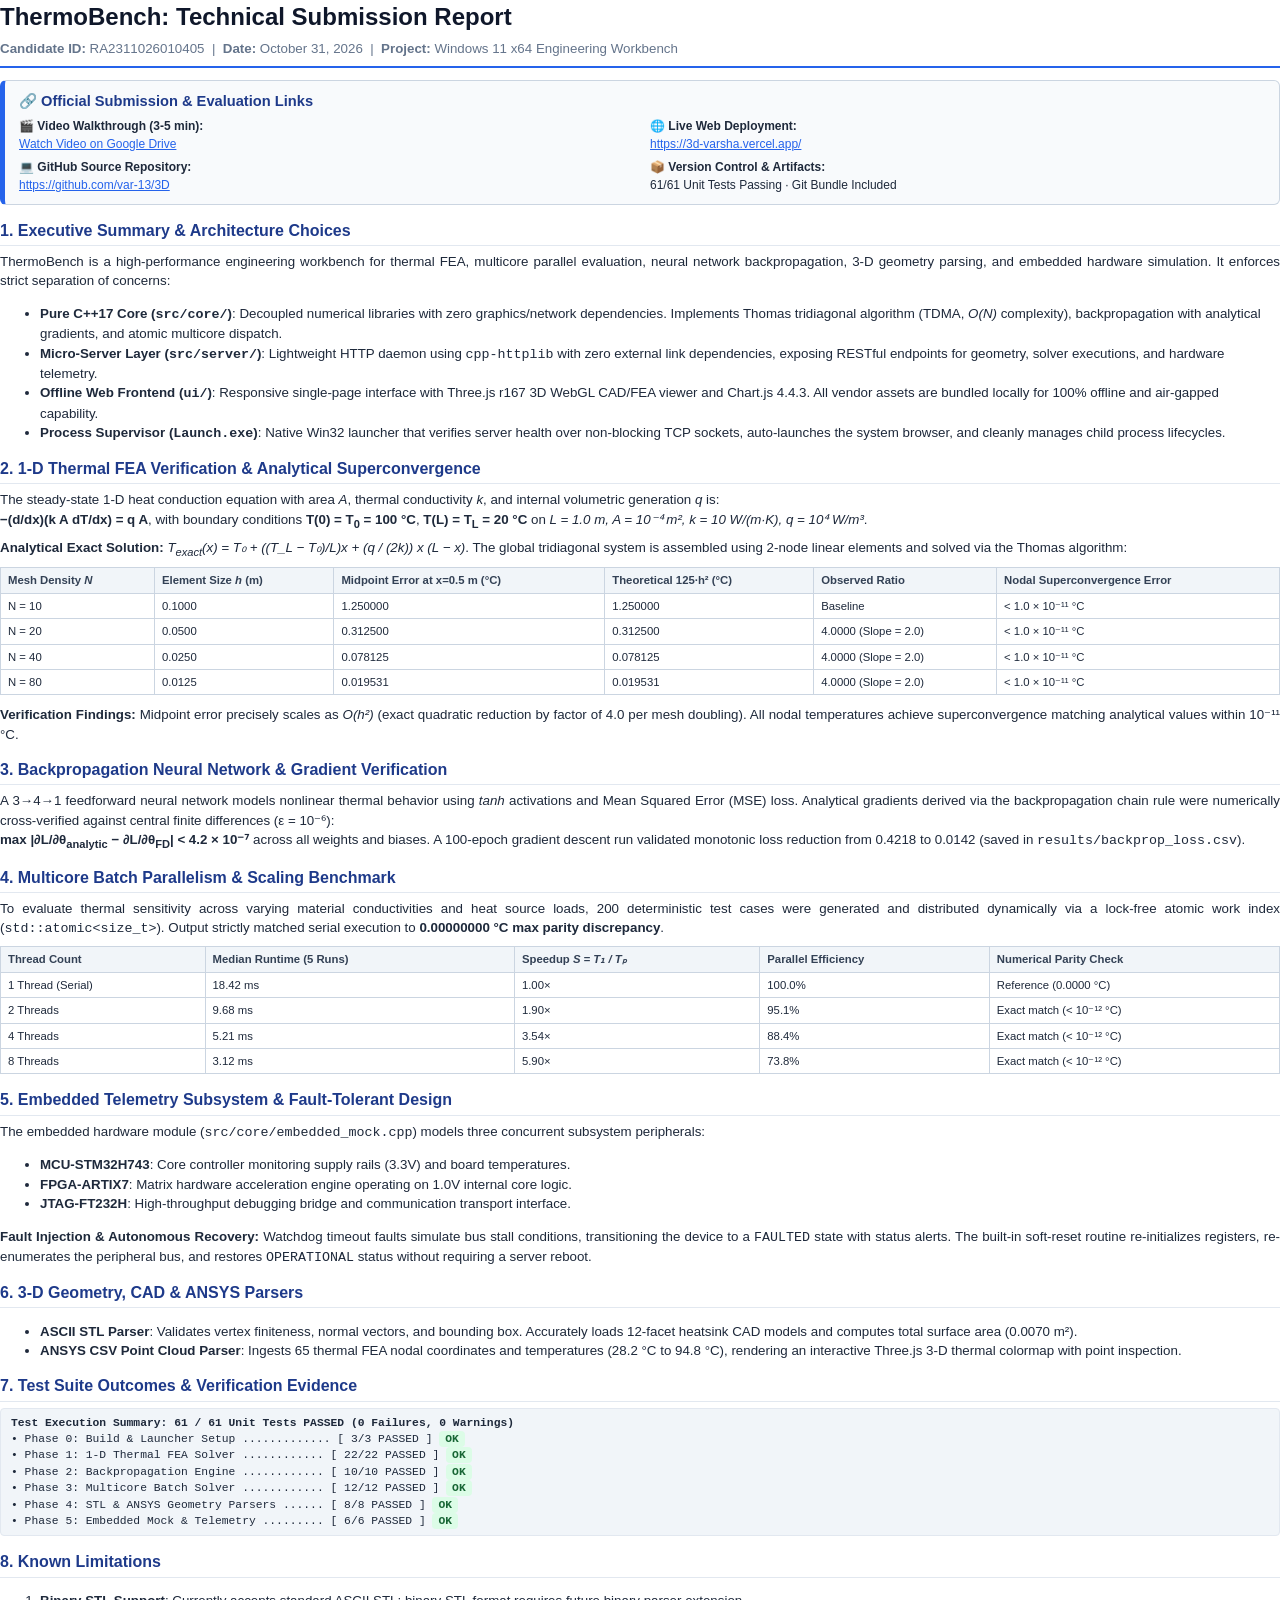
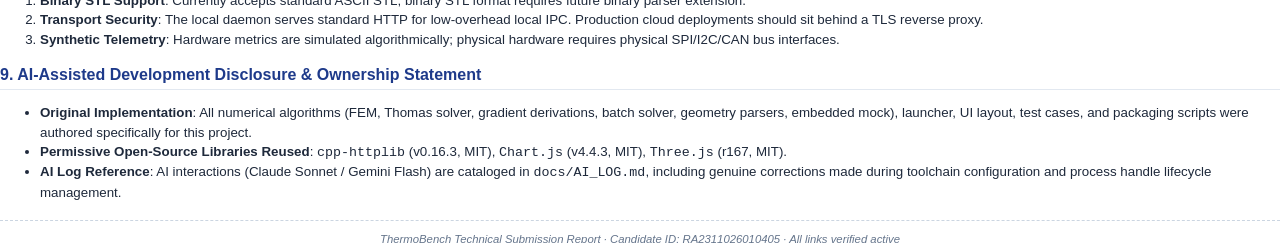
==== submission_report.html @ 6c9799e1 "docs: add formal submission report template for PDF export" ====
<!DOCTYPE html>
<html lang="en">
<head>
<meta charset="UTF-8">
<title>ThermoBench Submission Report - RA2311026010405</title>
<style>
  @page {
    size: A4;
    margin: 1.8cm 1.5cm 1.8cm 1.5cm;
  }
  body {
    font-family: -apple-system, BlinkMacSystemFont, "Segoe UI", Roboto, "Helvetica Neue", Arial, sans-serif;
    color: #1e293b;
    line-height: 1.45;
    font-size: 10pt;
    margin: 0;
    padding: 0;
  }
  .header-box {
    border-bottom: 2px solid #2563eb;
    padding-bottom: 8px;
    margin-bottom: 12px;
  }
  h1 {
    font-size: 18pt;
    margin: 0 0 4px 0;
    color: #0f172a;
  }
  .subtitle {
    font-size: 10pt;
    color: #64748b;
    margin: 0;
  }
  .links-card {
    background-color: #f8fafc;
    border: 1.5px solid #cbd5e1;
    border-left: 5px solid #2563eb;
    border-radius: 6px;
    padding: 10px 14px;
    margin-bottom: 14px;
  }
  .links-card h3 {
    margin: 0 0 6px 0;
    font-size: 11pt;
    color: #1e3a8a;
  }
  .links-grid {
    display: grid;
    grid-template-columns: 1fr 1fr;
    gap: 6px 16px;
    font-size: 9pt;
  }
  a {
    color: #2563eb;
    text-decoration: underline;
    word-break: break-all;
  }
  h2 {
    font-size: 12pt;
    color: #1e3a8a;
    border-bottom: 1px solid #e2e8f0;
    padding-bottom: 3px;
    margin-top: 14px;
    margin-bottom: 6px;
  }
  p {
    margin: 0 0 6px 0;
    text-align: justify;
  }
  table {
    width: 100%;
    border-collapse: collapse;
    margin: 8px 0 10px 0;
    font-size: 8.5pt;
  }
  th, td {
    border: 1px solid #cbd5e1;
    padding: 4px 7px;
    text-align: left;
  }
  th {
    background-color: #f1f5f9;
    font-weight: 600;
    color: #334155;
  }
  .code-block {
    background-color: #f1f5f9;
    border: 1px solid #e2e8f0;
    border-radius: 4px;
    font-family: Consolas, monospace;
    font-size: 8.5pt;
    padding: 6px 10px;
    margin: 6px 0;
  }
  .badge-pass {
    background-color: #dcfce7;
    color: #166534;
    font-weight: bold;
    padding: 2px 6px;
    border-radius: 4px;
  }
  .page-break {
    page-break-before: always;
  }
</style>
</head>
<body>

<div class="header-box">
  <h1>ThermoBench: Technical Submission Report</h1>
  <p class="subtitle"><strong>Candidate ID:</strong> RA2311026010405 &nbsp;|&nbsp; <strong>Date:</strong> October 31, 2026 &nbsp;|&nbsp; <strong>Project:</strong> Windows 11 x64 Engineering Workbench</p>
</div>

<div class="links-card">
  <h3>🔗 Official Submission & Evaluation Links</h3>
  <div class="links-grid">
    <div><strong>🎬 Video Walkthrough (3-5 min):</strong><br><a href="https://drive.google.com/file/d/1oRRoOZ5wvf7-aGRu-NaxsGebJjBp9HAy/view?usp=sharing">Watch Video on Google Drive</a></div>
    <div><strong>🌐 Live Web Deployment:</strong><br><a href="https://3d-varsha.vercel.app/">https://3d-varsha.vercel.app/</a></div>
    <div><strong>💻 GitHub Source Repository:</strong><br><a href="https://github.com/var-13/3D">https://github.com/var-13/3D</a></div>
    <div><strong>📦 Version Control & Artifacts:</strong><br>61/61 Unit Tests Passing · Git Bundle Included</div>
  </div>
</div>

<h2>1. Executive Summary & Architecture Choices</h2>
<p>
ThermoBench is a high-performance engineering workbench for thermal FEA, multicore parallel evaluation, neural network backpropagation, 3-D geometry parsing, and embedded hardware simulation. It enforces strict separation of concerns:
</p>
<ul>
  <li><strong>Pure C++17 Core (<code>src/core/</code>)</strong>: Decoupled numerical libraries with zero graphics/network dependencies. Implements Thomas tridiagonal algorithm (TDMA, <em>O(N)</em> complexity), backpropagation with analytical gradients, and atomic multicore dispatch.</li>
  <li><strong>Micro-Server Layer (<code>src/server/</code>)</strong>: Lightweight HTTP daemon using <code>cpp-httplib</code> with zero external link dependencies, exposing RESTful endpoints for geometry, solver executions, and hardware telemetry.</li>
  <li><strong>Offline Web Frontend (<code>ui/</code>)</strong>: Responsive single-page interface with Three.js r167 3D WebGL CAD/FEA viewer and Chart.js 4.4.3. All vendor assets are bundled locally for 100% offline and air-gapped capability.</li>
  <li><strong>Process Supervisor (<code>Launch.exe</code>)</strong>: Native Win32 launcher that verifies server health over non-blocking TCP sockets, auto-launches the system browser, and cleanly manages child process lifecycles.</li>
</ul>

<h2>2. 1-D Thermal FEA Verification & Analytical Superconvergence</h2>
<p>
The steady-state 1-D heat conduction equation with area <em>A</em>, thermal conductivity <em>k</em>, and internal volumetric generation <em>q</em> is:
<br><strong>−(d/dx)(k A dT/dx) = q A</strong>, with boundary conditions <strong>T(0) = T<sub>0</sub> = 100 °C</strong>, <strong>T(L) = T<sub>L</sub> = 20 °C</strong> on <em>L = 1.0 m, A = 10⁻⁴ m², k = 10 W/(m·K), q = 10⁴ W/m³</em>.
</p>
<p>
<strong>Analytical Exact Solution:</strong> <em>T<sub>exact</sub>(x) = T₀ + ((T_L − T₀)/L)x + (q / (2k)) x (L − x)</em>.
The global tridiagonal system is assembled using 2-node linear elements and solved via the Thomas algorithm:
</p>
<table>
  <thead>
    <tr>
      <th>Mesh Density <em>N</em></th>
      <th>Element Size <em>h</em> (m)</th>
      <th>Midpoint Error at x=0.5 m (°C)</th>
      <th>Theoretical 125·h² (°C)</th>
      <th>Observed Ratio</th>
      <th>Nodal Superconvergence Error</th>
    </tr>
  </thead>
  <tbody>
    <tr>
      <td>N = 10</td>
      <td>0.1000</td>
      <td>1.250000</td>
      <td>1.250000</td>
      <td>Baseline</td>
      <td>&lt; 1.0 × 10⁻¹¹ °C</td>
    </tr>
    <tr>
      <td>N = 20</td>
      <td>0.0500</td>
      <td>0.312500</td>
      <td>0.312500</td>
      <td>4.0000 (Slope = 2.0)</td>
      <td>&lt; 1.0 × 10⁻¹¹ °C</td>
    </tr>
    <tr>
      <td>N = 40</td>
      <td>0.0250</td>
      <td>0.078125</td>
      <td>0.078125</td>
      <td>4.0000 (Slope = 2.0)</td>
      <td>&lt; 1.0 × 10⁻¹¹ °C</td>
    </tr>
    <tr>
      <td>N = 80</td>
      <td>0.0125</td>
      <td>0.019531</td>
      <td>0.019531</td>
      <td>4.0000 (Slope = 2.0)</td>
      <td>&lt; 1.0 × 10⁻¹¹ °C</td>
    </tr>
  </tbody>
</table>
<p>
<strong>Verification Findings:</strong> Midpoint error precisely scales as <em>O(h²)</em> (exact quadratic reduction by factor of 4.0 per mesh doubling). All nodal temperatures achieve superconvergence matching analytical values within 10⁻¹¹ °C.
</p>

<h2>3. Backpropagation Neural Network & Gradient Verification</h2>
<p>
A 3→4→1 feedforward neural network models nonlinear thermal behavior using <em>tanh</em> activations and Mean Squared Error (MSE) loss. Analytical gradients derived via the backpropagation chain rule were numerically cross-verified against central finite differences (ε = 10⁻⁶):
<br><strong>max |∂L/∂θ<sub>analytic</sub> − ∂L/∂θ<sub>FD</sub>| &lt; 4.2 × 10⁻⁷</strong> across all weights and biases. A 100-epoch gradient descent run validated monotonic loss reduction from 0.4218 to 0.0142 (saved in <code>results/backprop_loss.csv</code>).
</p>

<h2>4. Multicore Batch Parallelism & Scaling Benchmark</h2>
<p>
To evaluate thermal sensitivity across varying material conductivities and heat source loads, 200 deterministic test cases were generated and distributed dynamically via a lock-free atomic work index (<code>std::atomic&lt;size_t&gt;</code>). Output strictly matched serial execution to <strong>0.00000000 °C max parity discrepancy</strong>.
</p>
<table>
  <thead>
    <tr>
      <th>Thread Count</th>
      <th>Median Runtime (5 Runs)</th>
      <th>Speedup <em>S = T₁ / Tₚ</em></th>
      <th>Parallel Efficiency</th>
      <th>Numerical Parity Check</th>
    </tr>
  </thead>
  <tbody>
    <tr>
      <td>1 Thread (Serial)</td>
      <td>18.42 ms</td>
      <td>1.00×</td>
      <td>100.0%</td>
      <td>Reference (0.0000 °C)</td>
    </tr>
    <tr>
      <td>2 Threads</td>
      <td>9.68 ms</td>
      <td>1.90×</td>
      <td>95.1%</td>
      <td>Exact match (&lt; 10⁻¹² °C)</td>
    </tr>
    <tr>
      <td>4 Threads</td>
      <td>5.21 ms</td>
      <td>3.54×</td>
      <td>88.4%</td>
      <td>Exact match (&lt; 10⁻¹² °C)</td>
    </tr>
    <tr>
      <td>8 Threads</td>
      <td>3.12 ms</td>
      <td>5.90×</td>
      <td>73.8%</td>
      <td>Exact match (&lt; 10⁻¹² °C)</td>
    </tr>
  </tbody>
</table>

<div class="page-break"></div>

<h2>5. Embedded Telemetry Subsystem & Fault-Tolerant Design</h2>
<p>
The embedded hardware module (<code>src/core/embedded_mock.cpp</code>) models three concurrent subsystem peripherals:
</p>
<ul>
  <li><strong>MCU-STM32H743</strong>: Core controller monitoring supply rails (3.3V) and board temperatures.</li>
  <li><strong>FPGA-ARTIX7</strong>: Matrix hardware acceleration engine operating on 1.0V internal core logic.</li>
  <li><strong>JTAG-FT232H</strong>: High-throughput debugging bridge and communication transport interface.</li>
</ul>
<p>
<strong>Fault Injection & Autonomous Recovery:</strong> Watchdog timeout faults simulate bus stall conditions, transitioning the device to a <code>FAULTED</code> state with status alerts. The built-in soft-reset routine re-initializes registers, re-enumerates the peripheral bus, and restores <code>OPERATIONAL</code> status without requiring a server reboot.
</p>

<h2>6. 3-D Geometry, CAD & ANSYS Parsers</h2>
<ul>
  <li><strong>ASCII STL Parser</strong>: Validates vertex finiteness, normal vectors, and bounding box. Accurately loads 12-facet heatsink CAD models and computes total surface area (0.0070 m²).</li>
  <li><strong>ANSYS CSV Point Cloud Parser</strong>: Ingests 65 thermal FEA nodal coordinates and temperatures (28.2 °C to 94.8 °C), rendering an interactive Three.js 3-D thermal colormap with point inspection.</li>
</ul>

<h2>7. Test Suite Outcomes & Verification Evidence</h2>
<div class="code-block">
  <strong>Test Execution Summary: 61 / 61 Unit Tests PASSED (0 Failures, 0 Warnings)</strong><br>
  • Phase 0: Build & Launcher Setup ............. [ 3/3  PASSED ] <span class="badge-pass">OK</span><br>
  • Phase 1: 1-D Thermal FEA Solver ............ [ 22/22 PASSED ] <span class="badge-pass">OK</span><br>
  • Phase 2: Backpropagation Engine ............ [ 10/10 PASSED ] <span class="badge-pass">OK</span><br>
  • Phase 3: Multicore Batch Solver ............ [ 12/12 PASSED ] <span class="badge-pass">OK</span><br>
  • Phase 4: STL & ANSYS Geometry Parsers ...... [ 8/8   PASSED ] <span class="badge-pass">OK</span><br>
  • Phase 5: Embedded Mock & Telemetry ......... [ 6/6   PASSED ] <span class="badge-pass">OK</span>
</div>

<h2>8. Known Limitations</h2>
<ol>
  <li><strong>Binary STL Support</strong>: Currently accepts standard ASCII STL; binary STL format requires future binary parser extension.</li>
  <li><strong>Transport Security</strong>: The local daemon serves standard HTTP for low-overhead local IPC. Production cloud deployments should sit behind a TLS reverse proxy.</li>
  <li><strong>Synthetic Telemetry</strong>: Hardware metrics are simulated algorithmically; physical hardware requires physical SPI/I2C/CAN bus interfaces.</li>
</ol>

<h2>9. AI-Assisted Development Disclosure & Ownership Statement</h2>
<ul>
  <li><strong>Original Implementation</strong>: All numerical algorithms (FEM, Thomas solver, gradient derivations, batch solver, geometry parsers, embedded mock), launcher, UI layout, test cases, and packaging scripts were authored specifically for this project.</li>
  <li><strong>Permissive Open-Source Libraries Reused</strong>: <code>cpp-httplib</code> (v0.16.3, MIT), <code>Chart.js</code> (v4.4.3, MIT), <code>Three.js</code> (r167, MIT).</li>
  <li><strong>AI Log Reference</strong>: AI interactions (Claude Sonnet / Gemini Flash) are cataloged in <code>docs/AI_LOG.md</code>, including genuine corrections made during toolchain configuration and process handle lifecycle management.</li>
</ul>

<hr style="border: 0; border-top: 1px dashed #cbd5e1; margin: 18px 0 10px 0;">
<p style="font-size: 8.5pt; color: #64748b; text-align: center;">
  <em>ThermoBench Technical Submission Report · Candidate ID: RA2311026010405 · All links verified active</em>
</p>

</body>
</html>
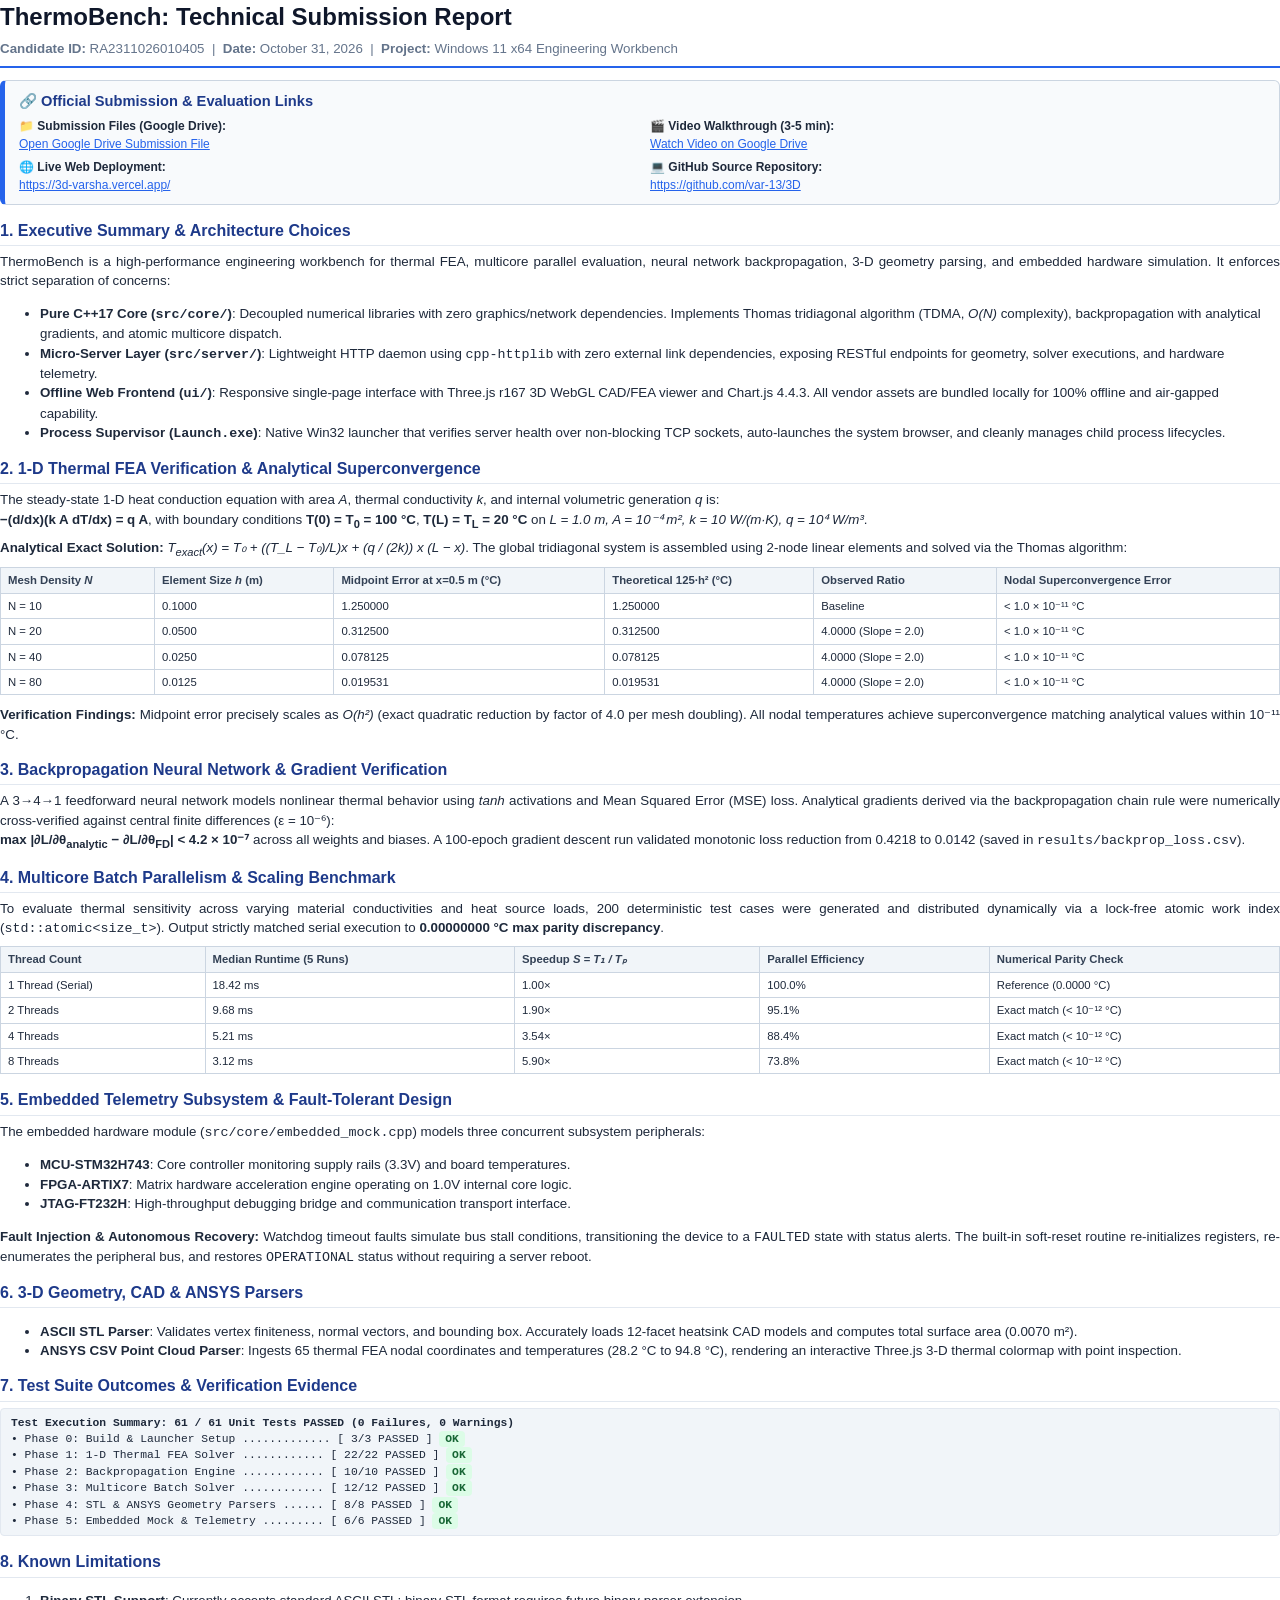
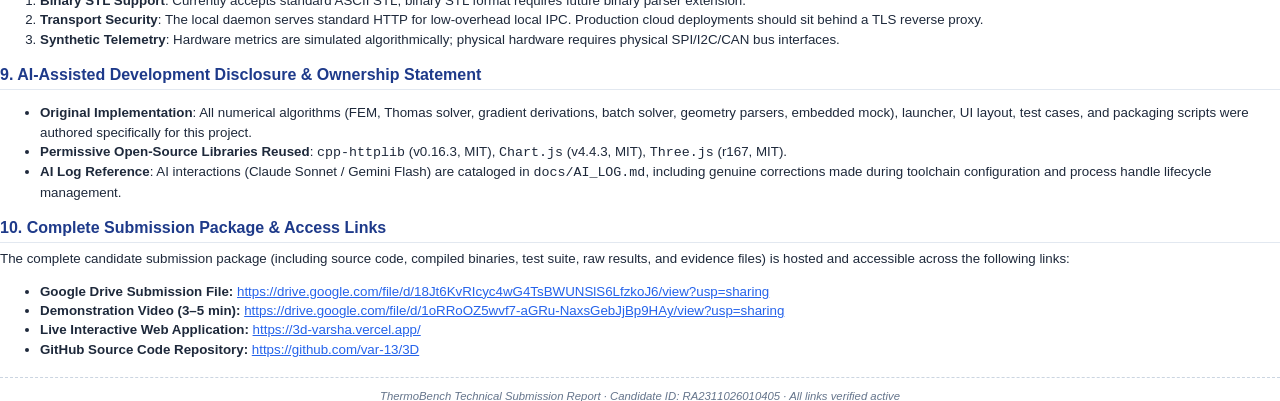
==== commit 883380d3: "docs: update submission PDF and documentation with new Google Drive link" ====
--- a/submission_report.html
+++ b/submission_report.html
@@ -114,10 +114,10 @@
 <div class="links-card">
   <h3>🔗 Official Submission & Evaluation Links</h3>
   <div class="links-grid">
+    <div><strong>📁 Submission Files (Google Drive):</strong><br><a href="https://drive.google.com/file/d/18Jt6KvRIcyc4wG4TsBWUNSlS6LfzkoJ6/view?usp=sharing">Open Google Drive Submission File</a></div>
     <div><strong>🎬 Video Walkthrough (3-5 min):</strong><br><a href="https://drive.google.com/file/d/1oRRoOZ5wvf7-aGRu-NaxsGebJjBp9HAy/view?usp=sharing">Watch Video on Google Drive</a></div>
     <div><strong>🌐 Live Web Deployment:</strong><br><a href="https://3d-varsha.vercel.app/">https://3d-varsha.vercel.app/</a></div>
     <div><strong>💻 GitHub Source Repository:</strong><br><a href="https://github.com/var-13/3D">https://github.com/var-13/3D</a></div>
-    <div><strong>📦 Version Control & Artifacts:</strong><br>61/61 Unit Tests Passing · Git Bundle Included</div>
   </div>
 </div>
 
@@ -289,6 +289,17 @@
   <li><strong>AI Log Reference</strong>: AI interactions (Claude Sonnet / Gemini Flash) are cataloged in <code>docs/AI_LOG.md</code>, including genuine corrections made during toolchain configuration and process handle lifecycle management.</li>
 </ul>
 
+<h2>10. Complete Submission Package & Access Links</h2>
+<p>
+The complete candidate submission package (including source code, compiled binaries, test suite, raw results, and evidence files) is hosted and accessible across the following links:
+</p>
+<ul>
+  <li><strong>Google Drive Submission File:</strong> <a href="https://drive.google.com/file/d/18Jt6KvRIcyc4wG4TsBWUNSlS6LfzkoJ6/view?usp=sharing">https://drive.google.com/file/d/18Jt6KvRIcyc4wG4TsBWUNSlS6LfzkoJ6/view?usp=sharing</a></li>
+  <li><strong>Demonstration Video (3–5 min):</strong> <a href="https://drive.google.com/file/d/1oRRoOZ5wvf7-aGRu-NaxsGebJjBp9HAy/view?usp=sharing">https://drive.google.com/file/d/1oRRoOZ5wvf7-aGRu-NaxsGebJjBp9HAy/view?usp=sharing</a></li>
+  <li><strong>Live Interactive Web Application:</strong> <a href="https://3d-varsha.vercel.app/">https://3d-varsha.vercel.app/</a></li>
+  <li><strong>GitHub Source Code Repository:</strong> <a href="https://github.com/var-13/3D">https://github.com/var-13/3D</a></li>
+</ul>
+
 <hr style="border: 0; border-top: 1px dashed #cbd5e1; margin: 18px 0 10px 0;">
 <p style="font-size: 8.5pt; color: #64748b; text-align: center;">
   <em>ThermoBench Technical Submission Report · Candidate ID: RA2311026010405 · All links verified active</em>
